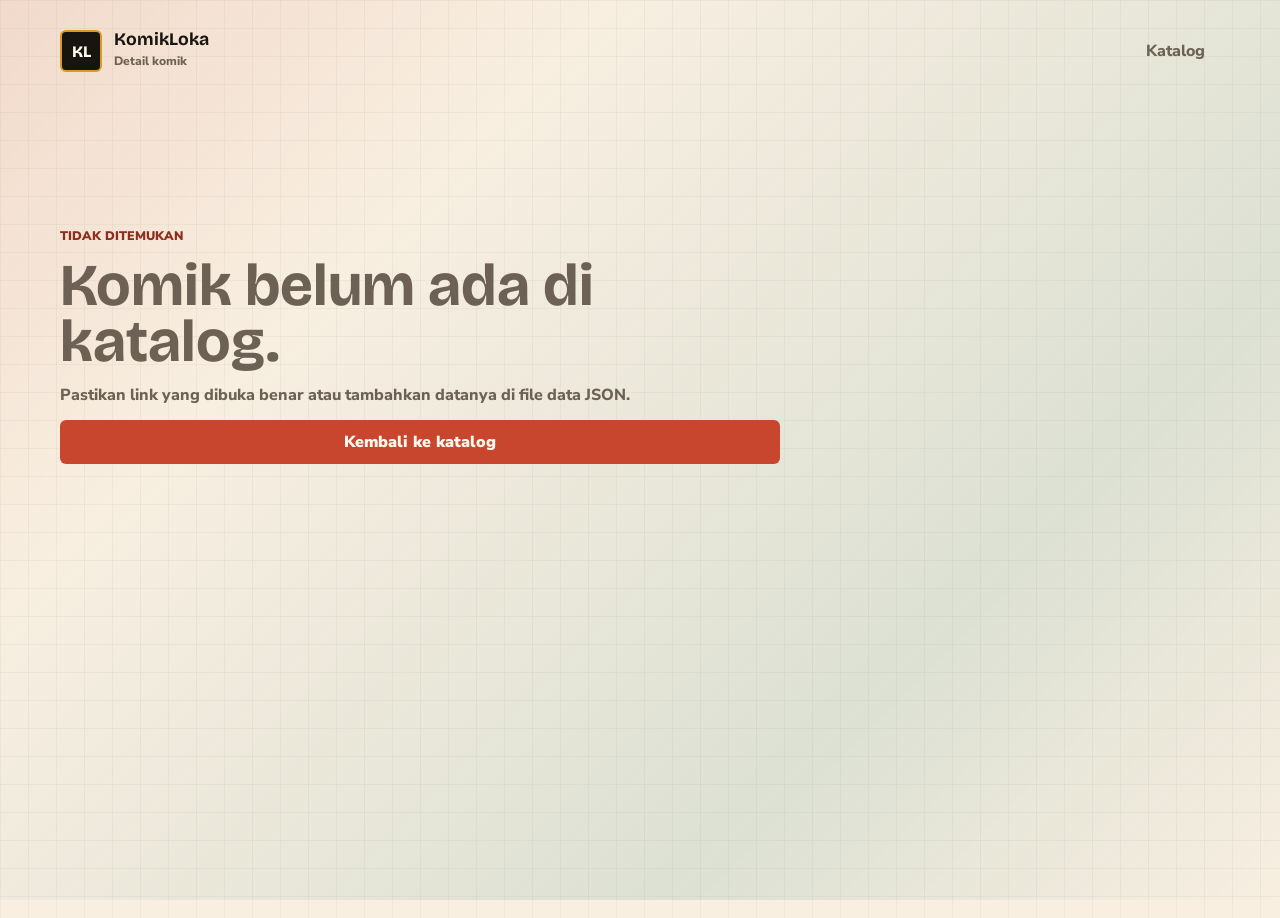
==== detail.html @ bb5fff00 "Initial commit" ====
<!DOCTYPE html>
<html lang="id">
<head>
    <meta charset="UTF-8">
    <meta name="viewport" content="width=device-width, initial-scale=1.0">
    <meta name="description" content="Detail komik dan daftar chapter di KomikLoka.">
    <title>Detail Komik - KomikLoka</title>
    <link rel="stylesheet" href="style.css">
</head>
<body>
    <header class="site-header compact">
        <a class="brand" href="index.html" aria-label="KomikLoka beranda">
            <span class="brand-mark">KL</span>
            <span>
                <strong>KomikLoka</strong>
                <small>Detail komik</small>
            </span>
        </a>
        <nav class="top-nav" aria-label="Navigasi utama">
            <a href="index.html">Katalog</a>
        </nav>
    </header>

    <main id="detailRoot" class="detail-root">
        <section class="detail-hero" aria-live="polite">
            <div class="detail-cover">
                <img id="detailCover" alt="" loading="eager">
            </div>
            <div class="detail-copy">
                <p class="eyebrow" id="detailType">Memuat</p>
                <h1 id="detailTitle">Memuat detail komik...</h1>
                <p id="detailSummary" class="lead"></p>
                <div class="meta-row" id="detailMeta"></div>
                <div class="tag-list" id="detailTags"></div>
                <div class="action-row">
                    <a class="primary-action" id="startReading" href="#">Mulai baca</a>
                    <a class="ghost-action" href="index.html">Kembali</a>
                </div>
            </div>
        </section>

        <section class="chapter-section" aria-labelledby="judul-chapter">
            <div class="section-heading">
                <div>
                    <p class="eyebrow">Chapter</p>
                    <h2 id="judul-chapter">Daftar chapter</h2>
                </div>
                <p id="chapterCount" class="result-count">0 chapter</p>
            </div>
            <div class="chapter-list" id="chapterList"></div>
        </section>
    </main>

    <script src="config.js"></script>
    <script src="data.js"></script>
    <script src="detail.js"></script>
</body>
</html>
---- style.css ----
@import url("https://fonts.googleapis.com/css2?family=Bricolage+Grotesque:wght@600;700;800&family=Nunito+Sans:wght@400;600;700;800&display=swap");

:root {
    --paper: #f8efe1;
    --paper-strong: #fff8ec;
    --ink: #181410;
    --muted: #6c6154;
    --line: #dfd0bc;
    --ember: #c8462e;
    --ember-dark: #8e2e1d;
    --teal: #197d75;
    --gold: #d89a21;
    --fern: #315c3b;
    --night: #151918;
    --white: #ffffff;
    --shadow: 0 18px 50px rgba(57, 40, 24, 0.14);
}

* {
    box-sizing: border-box;
}

html {
    scroll-behavior: smooth;
}

body {
    min-height: 100vh;
    margin: 0;
    color: var(--ink);
    font-family: "Nunito Sans", "Trebuchet MS", sans-serif;
    background:
        linear-gradient(90deg, rgba(24, 20, 16, 0.04) 1px, transparent 1px),
        linear-gradient(180deg, rgba(24, 20, 16, 0.035) 1px, transparent 1px),
        var(--paper);
    background-size: 28px 28px;
}

body::before {
    content: "";
    position: fixed;
    inset: 0;
    pointer-events: none;
    background: linear-gradient(135deg, rgba(200, 70, 46, 0.12), transparent 28%, rgba(25, 125, 117, 0.12) 72%, transparent);
    z-index: -1;
}

a {
    color: inherit;
}

img {
    display: block;
    max-width: 100%;
}

button,
input,
select {
    font: inherit;
}

.site-header {
    width: min(1160px, calc(100% - 32px));
    margin: 18px auto 0;
    display: flex;
    align-items: center;
    justify-content: space-between;
    gap: 16px;
    padding: 12px 0;
}

.site-header.compact {
    margin-bottom: 14px;
}

.brand {
    display: inline-flex;
    align-items: center;
    gap: 12px;
    text-decoration: none;
}

.brand-mark {
    display: grid;
    width: 42px;
    height: 42px;
    place-items: center;
    color: var(--paper-strong);
    font-family: "Bricolage Grotesque", "Georgia", serif;
    font-weight: 800;
    background: var(--ink);
    border: 2px solid var(--gold);
    border-radius: 6px;
}

.brand strong,
h1,
h2,
h3 {
    font-family: "Bricolage Grotesque", "Georgia", serif;
    letter-spacing: 0;
}

.brand strong {
    display: block;
    font-size: 1.1rem;
    line-height: 1;
}

.brand small {
    color: var(--muted);
    font-weight: 800;
    font-size: 0.76rem;
}

.top-nav {
    display: flex;
    align-items: center;
    gap: 6px;
}

.top-nav a {
    min-height: 40px;
    display: inline-flex;
    align-items: center;
    padding: 0 14px;
    border: 1px solid transparent;
    border-radius: 6px;
    color: var(--muted);
    font-weight: 800;
    text-decoration: none;
}

.top-nav a:hover {
    color: var(--ink);
    border-color: var(--line);
    background: rgba(255, 248, 236, 0.72);
}

main {
    width: min(1160px, calc(100% - 32px));
    margin: 0 auto 56px;
}

.reader-dashboard {
    min-height: 390px;
    display: grid;
    grid-template-columns: minmax(0, 1.1fr) minmax(310px, 0.75fr);
    align-items: end;
    gap: 28px;
    padding: 50px 0 34px;
    border-bottom: 2px solid var(--ink);
}

.dashboard-copy h1,
.detail-copy h1,
.empty-page h1 {
    max-width: 780px;
    margin: 8px 0 16px;
    font-size: 3.7rem;
    line-height: 0.94;
}

.eyebrow {
    margin: 0;
    color: var(--ember-dark);
    font-size: 0.78rem;
    font-weight: 900;
    text-transform: uppercase;
}

.lead {
    max-width: 680px;
    margin: 0;
    color: var(--muted);
    font-size: 1.08rem;
    line-height: 1.7;
    font-weight: 700;
}

.search-panel {
    padding: 18px;
    color: var(--paper-strong);
    background: var(--night);
    border: 2px solid var(--ink);
    border-radius: 8px;
    box-shadow: var(--shadow);
}

.search-panel label {
    display: block;
    margin-bottom: 10px;
    font-weight: 900;
}

.search-row {
    display: grid;
    grid-template-columns: minmax(0, 1fr) auto;
    gap: 8px;
}

.search-row input {
    width: 100%;
    min-height: 48px;
    padding: 0 14px;
    border: 1px solid rgba(255, 255, 255, 0.2);
    border-radius: 6px;
    color: var(--paper-strong);
    background: rgba(255, 255, 255, 0.08);
    outline: none;
}

.search-row input:focus {
    border-color: var(--gold);
    box-shadow: 0 0 0 3px rgba(216, 154, 33, 0.24);
}

.search-row button,
.filter-tabs button,
.reader-controls button,
.reader-controls select {
    min-height: 42px;
    border: 0;
    border-radius: 6px;
    font-weight: 900;
    cursor: pointer;
}

.search-row button {
    padding: 0 14px;
    color: var(--ink);
    background: var(--gold);
}

.filter-tabs {
    display: flex;
    flex-wrap: wrap;
    gap: 8px;
    margin-top: 14px;
}

.filter-tabs button {
    padding: 0 13px;
    color: var(--paper-strong);
    background: rgba(255, 255, 255, 0.1);
}

.filter-tabs button.active,
.filter-tabs button:hover {
    color: var(--ink);
    background: var(--paper-strong);
}

.spotlight {
    display: grid;
    grid-template-columns: 250px minmax(0, 1fr);
    align-items: center;
    gap: 28px;
    padding: 34px 0;
    border-bottom: 1px solid var(--line);
}

.spotlight-art img,
.detail-cover img,
.cover-link img {
    width: 100%;
    aspect-ratio: 2 / 3;
    object-fit: cover;
    background: var(--line);
    border: 2px solid var(--ink);
    border-radius: 8px;
    box-shadow: var(--shadow);
}

.spotlight-content h2,
.section-heading h2,
.chapter-section h2 {
    margin: 6px 0 0;
    font-size: 2.2rem;
    line-height: 1;
}

.spotlight-content p:not(.eyebrow) {
    max-width: 720px;
    color: var(--muted);
    font-size: 1.02rem;
    line-height: 1.65;
    font-weight: 700;
}

.meta-row,
.action-row,
.tag-list {
    display: flex;
    flex-wrap: wrap;
    gap: 8px;
    align-items: center;
}

.meta-row span,
.tag-list span {
    display: inline-flex;
    min-height: 32px;
    align-items: center;
    padding: 0 10px;
    border: 1px solid var(--line);
    border-radius: 6px;
    color: var(--muted);
    background: rgba(255, 248, 236, 0.62);
    font-size: 0.86rem;
    font-weight: 900;
}

.action-row {
    margin-top: 18px;
}

.primary-action,
.ghost-action,
.chapter-pill {
    min-height: 44px;
    display: inline-flex;
    align-items: center;
    justify-content: center;
    padding: 0 16px;
    border-radius: 6px;
    font-weight: 900;
    text-decoration: none;
}

.primary-action {
    color: var(--paper-strong);
    background: var(--ember);
}

.primary-action:hover {
    background: var(--ember-dark);
}

.ghost-action {
    color: var(--ink);
    border: 1px solid var(--ink);
    background: rgba(255, 248, 236, 0.64);
}

.catalog-section,
.chapter-section {
    padding: 34px 0 0;
}

.section-heading {
    display: flex;
    align-items: end;
    justify-content: space-between;
    gap: 16px;
    margin-bottom: 18px;
}

.result-count {
    margin: 0;
    color: var(--muted);
    font-weight: 900;
}

.comic-grid {
    display: grid;
    grid-template-columns: repeat(auto-fill, minmax(205px, 1fr));
    gap: 18px;
}

.comic-card {
    display: grid;
    grid-template-rows: auto 1fr;
    min-width: 0;
    background: var(--paper-strong);
    border: 1px solid var(--line);
    border-radius: 8px;
    overflow: hidden;
    box-shadow: 0 14px 30px rgba(57, 40, 24, 0.1);
}

.cover-link {
    display: block;
    padding: 10px 10px 0;
    text-decoration: none;
}

.cover-link img {
    box-shadow: none;
}

.comic-card-body {
    display: flex;
    flex-direction: column;
    gap: 10px;
    padding: 14px;
}

.card-topline {
    display: flex;
    justify-content: space-between;
    gap: 8px;
    color: var(--ember-dark);
    font-size: 0.78rem;
    font-weight: 900;
}

.comic-card h3 {
    margin: 0;
    font-size: 1.2rem;
    line-height: 1.1;
}

.comic-card h3 a {
    text-decoration: none;
}

.comic-card p {
    margin: 0;
    color: var(--muted);
    font-size: 0.93rem;
    line-height: 1.5;
    font-weight: 700;
}

.comic-card .tag-list {
    margin-top: auto;
}

.chapter-pill {
    min-height: 38px;
    justify-content: flex-start;
    color: var(--paper-strong);
    background: var(--teal);
    font-size: 0.9rem;
}

.empty-state,
.empty-page {
    color: var(--muted);
    font-weight: 800;
}

.detail-root {
    margin-bottom: 60px;
}

.detail-hero {
    display: grid;
    grid-template-columns: minmax(220px, 320px) minmax(0, 1fr);
    gap: 32px;
    align-items: center;
    padding: 36px 0;
    border-top: 2px solid var(--ink);
    border-bottom: 2px solid var(--ink);
}

.detail-copy .meta-row,
.detail-copy .tag-list {
    margin-top: 16px;
}

.chapter-list {
    display: grid;
    gap: 10px;
}

.chapter-row {
    display: flex;
    align-items: center;
    justify-content: space-between;
    gap: 18px;
    min-height: 62px;
    padding: 0 16px;
    color: var(--ink);
    text-decoration: none;
    background: rgba(255, 248, 236, 0.78);
    border: 1px solid var(--line);
    border-radius: 8px;
}

.chapter-row:hover {
    border-color: var(--ink);
    transform: translateY(-1px);
}

.chapter-row span {
    font-weight: 900;
}

.chapter-row time {
    color: var(--muted);
    font-size: 0.9rem;
    font-weight: 800;
    white-space: nowrap;
}

.empty-page {
    min-height: 55vh;
    display: grid;
    align-content: center;
    gap: 14px;
    max-width: 720px;
}

.empty-page p,
.empty-page h1 {
    margin: 0;
}

.reader-body {
    color: #f7f1e8;
    background: #101313;
}

.reader-body::before {
    display: none;
}

.reader-toolbar {
    position: sticky;
    top: 0;
    z-index: 20;
    display: grid;
    grid-template-columns: auto minmax(0, 1fr) auto;
    align-items: center;
    gap: 14px;
    min-height: 72px;
    padding: 10px 18px;
    background: rgba(16, 19, 19, 0.96);
    border-bottom: 1px solid rgba(255, 255, 255, 0.12);
    backdrop-filter: blur(12px);
}

.toolbar-link {
    min-height: 42px;
    display: inline-flex;
    align-items: center;
    padding: 0 12px;
    color: #f7f1e8;
    border: 1px solid rgba(255, 255, 255, 0.18);
    border-radius: 6px;
    text-decoration: none;
    font-weight: 900;
}

.reader-title {
    min-width: 0;
}

.reader-title strong,
.reader-title span {
    display: block;
    overflow: hidden;
    text-overflow: ellipsis;
    white-space: nowrap;
}

.reader-title strong {
    color: #fff7e8;
    font-family: "Bricolage Grotesque", "Georgia", serif;
    font-size: 1.02rem;
}

.reader-title span {
    color: rgba(247, 241, 232, 0.72);
    font-size: 0.88rem;
    font-weight: 800;
}

.reader-controls {
    display: grid;
    grid-template-columns: auto minmax(160px, 230px) auto;
    gap: 8px;
}

.reader-controls button,
.reader-controls select {
    padding: 0 12px;
    color: #f7f1e8;
    background: #242b29;
    border: 1px solid rgba(255, 255, 255, 0.12);
}

.reader-controls button:not(:disabled):hover,
.reader-controls select:hover {
    border-color: var(--gold);
}

.reader-controls button:disabled {
    opacity: 0.42;
    cursor: not-allowed;
}

.reader-main {
    width: min(920px, 100%);
    margin: 0 auto;
}

.reader-pages {
    min-height: 70vh;
    padding: 18px 0 56px;
}

.reader-loading {
    margin: 80px auto;
    color: rgba(247, 241, 232, 0.78);
    font-weight: 900;
    text-align: center;
}

.reader-page {
    margin: 0;
    background: #0b0d0d;
}

.reader-page img {
    width: 100%;
    min-height: 360px;
    object-fit: cover;
    border: 0;
}

@media (max-width: 820px) {
    .site-header {
        align-items: flex-start;
        flex-direction: column;
    }

    .reader-dashboard,
    .spotlight,
    .detail-hero {
        grid-template-columns: 1fr;
    }

    .dashboard-copy h1,
    .detail-copy h1,
    .empty-page h1 {
        font-size: 2.55rem;
        line-height: 1;
    }

    .spotlight {
        align-items: start;
    }

    .spotlight-art,
    .detail-cover {
        max-width: 260px;
    }

    .reader-toolbar {
        grid-template-columns: 1fr;
        align-items: stretch;
    }

    .toolbar-link {
        width: fit-content;
    }

    .reader-controls {
        grid-template-columns: 1fr;
    }
}

@media (max-width: 560px) {
    main,
    .site-header {
        width: min(100% - 22px, 1160px);
    }

    .reader-dashboard {
        min-height: auto;
        padding-top: 28px;
    }

    .dashboard-copy h1,
    .detail-copy h1,
    .empty-page h1 {
        font-size: 2.15rem;
    }

    .lead {
        font-size: 1rem;
    }

    .search-row {
        grid-template-columns: 1fr;
    }

    .section-heading,
    .chapter-row {
        align-items: flex-start;
        flex-direction: column;
    }

    .comic-grid {
        grid-template-columns: repeat(2, minmax(0, 1fr));
        gap: 12px;
    }

    .cover-link {
        padding: 8px 8px 0;
    }

    .comic-card-body {
        padding: 10px;
    }

    .comic-card p,
    .comic-card .tag-list,
    .card-topline span:last-child {
        display: none;
    }

    .chapter-pill {
        width: 100%;
        font-size: 0.82rem;
    }

    .reader-toolbar {
        padding: 9px 10px;
    }
}
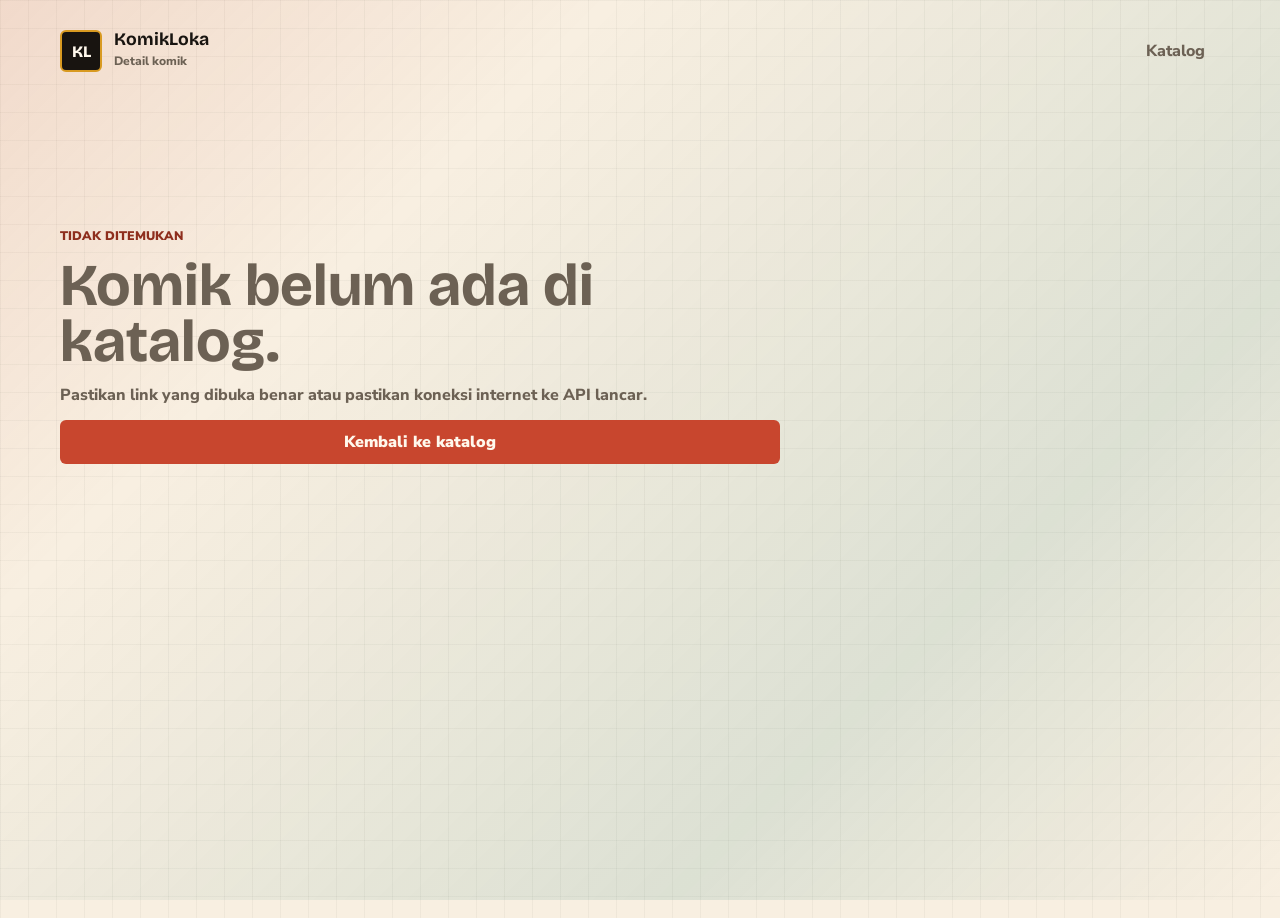
==== commit a7e0473a: "Add files via upload" ====
--- a/detail.html
+++ b/detail.html
@@ -45,9 +45,47 @@
                     <p class="eyebrow">Chapter</p>
                     <h2 id="judul-chapter">Daftar chapter</h2>
                 </div>
-                <p id="chapterCount" class="result-count">0 chapter</p>
+                <div class="chapter-actions" aria-label="Pengaturan chapter">
+                    <p id="chapterCount" class="result-count">0 chapter</p>
+                    <label class="tool-control" for="chapterSort">
+                        <span>Urut</span>
+                        <select id="chapterSort">
+                            <option value="number">Nomor chapter</option>
+                            <option value="date">Tanggal update</option>
+                            <option value="title">Judul</option>
+                        </select>
+                    </label>
+                    <button class="sort-toggle" type="button" id="chapterDirection">Terbaru dulu</button>
+                </div>
             </div>
             <div class="chapter-list" id="chapterList"></div>
+        </section>
+
+        <section class="comment-section" aria-labelledby="judul-komentar">
+            <div class="section-heading">
+                <div>
+                    <p class="eyebrow">Diskusi</p>
+                    <h2 id="judul-komentar">Komentar</h2>
+                </div>
+                <p id="commentCount" class="result-count">0 komentar</p>
+            </div>
+
+            <div class="auth-panel">
+                <p id="authStatus">Belum login</p>
+                <form id="loginForm" class="login-form">
+                    <input id="loginName" type="text" name="name" placeholder="Nama kamu" autocomplete="name" maxlength="28" required>
+                    <button type="submit">Login</button>
+                </form>
+                <button type="button" id="logoutButton" class="ghost-button" hidden>Logout</button>
+            </div>
+
+            <form id="commentForm" class="comment-form">
+                <label for="commentText">Tulis komentar</label>
+                <textarea id="commentText" rows="4" maxlength="600" placeholder="Bagikan pendapat kamu..." required></textarea>
+                <button type="submit">Kirim komentar</button>
+            </form>
+
+            <div class="comments-list" id="commentsList"></div>
         </section>
     </main>
 
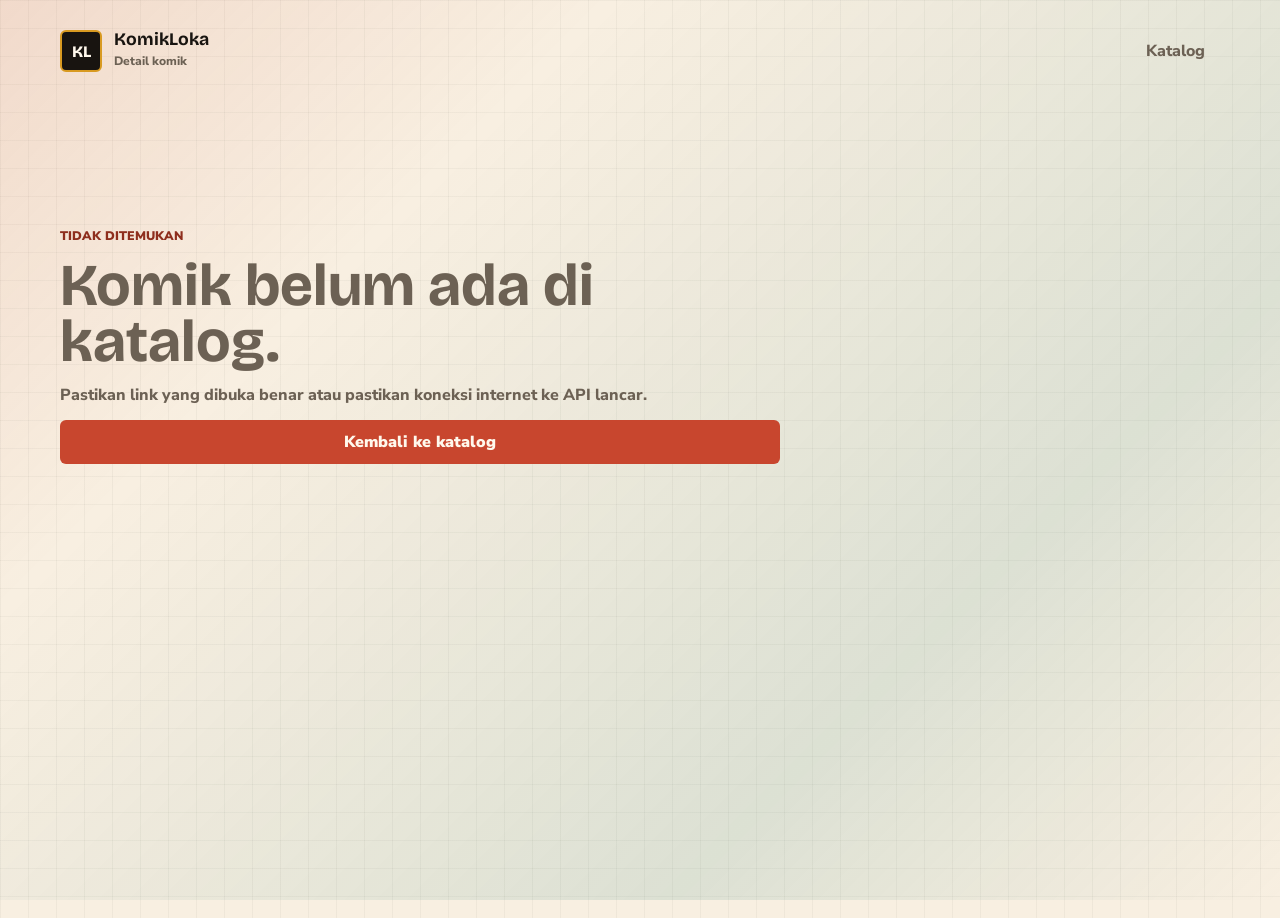
==== commit c3aba62c: "Add files via upload" ====
--- a/detail.html
+++ b/detail.html
@@ -9,7 +9,7 @@
 </head>
 <body>
     <header class="site-header compact">
-        <a class="brand" href="index.html" aria-label="KomikLoka beranda">
+        <a class="brand" href="./" aria-label="KomikLoka beranda">
             <span class="brand-mark">KL</span>
             <span>
                 <strong>KomikLoka</strong>
@@ -17,7 +17,7 @@
             </span>
         </a>
         <nav class="top-nav" aria-label="Navigasi utama">
-            <a href="index.html">Katalog</a>
+            <a href="./">Katalog</a>
         </nav>
     </header>
 
@@ -34,7 +34,8 @@
                 <div class="tag-list" id="detailTags"></div>
                 <div class="action-row">
                     <a class="primary-action" id="startReading" href="#">Mulai baca</a>
-                    <a class="ghost-action" href="index.html">Kembali</a>
+                    <button type="button" id="addToLibrary" class="ghost-action">Tambah ke Pustaka</button>
+                    <a class="ghost-action" href="./">Kembali</a>
                 </div>
             </div>
         </section>
@@ -58,7 +59,25 @@
                     <button class="sort-toggle" type="button" id="chapterDirection">Terbaru dulu</button>
                 </div>
             </div>
+            
+            <div class="chapter-search-wrapper">
+                <input 
+                    type="search" 
+                    id="chapterSearch" 
+                    placeholder="Cari chapter..." 
+                    autocomplete="off"
+                >
+                <button type="button" id="clearSearch" class="ghost-action" hidden>✕</button>
+            </div>
+
             <div class="chapter-list" id="chapterList"></div>
+            
+            <div class="chapter-show-more" id="chapterShowMore" hidden>
+                <button type="button" id="showAllChapters" class="ghost-action">
+                    <span>Tampilkan semua chapter</span>
+                    <span class="arrow-icon">▼</span>
+                </button>
+            </div>
         </section>
 
         <section class="comment-section" aria-labelledby="judul-komentar">
@@ -67,30 +86,48 @@
                     <p class="eyebrow">Diskusi</p>
                     <h2 id="judul-komentar">Komentar</h2>
                 </div>
-                <p id="commentCount" class="result-count">0 komentar</p>
+                <div class="comment-stats">
+                    <p id="commentCount" class="result-count">0 komentar</p>
+                    <button type="button" id="sortComments" class="ghost-action" style="font-size: 0.85rem; padding: 6px 12px;">Terbaru</button>
+                </div>
             </div>
 
-            <div class="auth-panel">
-                <p id="authStatus">Belum login</p>
-                <form id="loginForm" class="login-form">
-                    <input id="loginName" type="text" name="name" placeholder="Nama kamu" autocomplete="name" maxlength="28" required>
-                    <button type="submit">Login</button>
-                </form>
-                <button type="button" id="logoutButton" class="ghost-button" hidden>Logout</button>
+            <div class="comment-input-area" id="commentInputArea">
+                <div class="user-avatar" id="currentUserAvatar">
+                    <span>?</span>
+                </div>
+                <div class="comment-input-wrapper">
+                    <div id="loginPrompt" class="login-prompt">
+                        <p>Login untuk ikut berdiskusi</p>
+                        <a href="login.html" class="primary-action">Login</a>
+                    </div>
+                    <form id="commentForm" class="comment-form" hidden>
+                        <textarea 
+                            id="commentText" 
+                            rows="3" 
+                            maxlength="1000" 
+                            placeholder="Apa pendapatmu tentang komik ini?" 
+                            required
+                        ></textarea>
+                        <div class="comment-form-actions">
+                            <span class="char-count" id="charCount">0/1000</span>
+                            <button type="submit" class="primary-action">Kirim</button>
+                        </div>
+                    </form>
+                </div>
             </div>
 
-            <form id="commentForm" class="comment-form">
-                <label for="commentText">Tulis komentar</label>
-                <textarea id="commentText" rows="4" maxlength="600" placeholder="Bagikan pendapat kamu..." required></textarea>
-                <button type="submit">Kirim komentar</button>
-            </form>
-
-            <div class="comments-list" id="commentsList"></div>
+            <div class="comments-list" id="commentsList">
+                <div class="comments-loading" id="commentsLoading" hidden>
+                    <p>Memuat komentar...</p>
+                </div>
+            </div>
         </section>
     </main>
 
     <script src="config.js"></script>
     <script src="data.js"></script>
+    <script src="auth.js"></script>
     <script src="detail.js"></script>
 </body>
 </html>
--- a/style.css
+++ b/style.css
@@ -252,6 +252,55 @@
     background: var(--paper-strong);
 }
 
+.genre-tabs {
+    display: flex;
+    flex-wrap: wrap;
+    gap: 6px;
+    margin-top: 10px;
+    max-height: 120px;
+    overflow-y: auto;
+    padding-right: 8px;
+}
+
+.genre-tabs::-webkit-scrollbar {
+    width: 6px;
+}
+
+.genre-tabs::-webkit-scrollbar-track {
+    background: rgba(255, 255, 255, 0.05);
+    border-radius: 3px;
+}
+
+.genre-tabs::-webkit-scrollbar-thumb {
+    background: rgba(255, 255, 255, 0.2);
+    border-radius: 3px;
+}
+
+.genre-tabs::-webkit-scrollbar-thumb:hover {
+    background: rgba(255, 255, 255, 0.3);
+}
+
+.genre-tabs button {
+    padding: 6px 12px;
+    font-size: 0.8rem;
+    color: var(--paper-strong);
+    background: rgba(255, 255, 255, 0.08);
+    border: 1px solid rgba(255, 255, 255, 0.1);
+    border-radius: 20px;
+    transition: all 0.2s;
+}
+
+.genre-tabs button.active {
+    color: var(--ink);
+    background: var(--gold);
+    border-color: var(--gold);
+}
+
+.genre-tabs button:hover:not(.active) {
+    background: rgba(255, 255, 255, 0.15);
+    border-color: rgba(255, 255, 255, 0.2);
+}
+
 .spotlight {
     display: grid;
     grid-template-columns: 250px minmax(0, 1fr);
@@ -466,6 +515,89 @@
     gap: 10px;
 }
 
+.chapter-search-wrapper {
+    position: relative;
+    margin: 16px 0;
+}
+
+.chapter-search-wrapper input {
+    width: 100%;
+    min-height: 44px;
+    padding: 0 44px 0 14px;
+    border: 2px solid var(--line);
+    border-radius: 6px;
+    background: var(--paper-strong);
+    font-size: 0.95rem;
+    outline: none;
+    transition: border-color 0.2s;
+}
+
+.chapter-search-wrapper input:focus {
+    border-color: var(--ink);
+}
+
+.chapter-search-wrapper button {
+    position: absolute;
+    right: 8px;
+    top: 50%;
+    transform: translateY(-50%);
+    min-height: 32px;
+    width: 32px;
+    display: grid;
+    place-items: center;
+    padding: 0;
+    border: 1px solid var(--line);
+    border-radius: 4px;
+    background: rgba(255, 248, 236, 0.8);
+    color: var(--muted);
+    font-weight: 900;
+    cursor: pointer;
+    transition: all 0.2s;
+}
+
+.chapter-search-wrapper button:hover {
+    border-color: var(--ink);
+    color: var(--ink);
+    background: rgba(255, 248, 236, 1);
+}
+
+.chapter-show-more {
+    margin-top: 16px;
+    text-align: center;
+}
+
+.chapter-show-more button {
+    display: inline-flex;
+    align-items: center;
+    gap: 8px;
+    padding: 10px 20px;
+    border: 1px solid var(--line);
+    border-radius: 6px;
+    background: rgba(255, 248, 236, 0.8);
+    color: var(--ink);
+    font-weight: 800;
+    cursor: pointer;
+    transition: all 0.2s;
+}
+
+.chapter-show-more button:hover {
+    border-color: var(--ink);
+    background: rgba(255, 248, 236, 1);
+    transform: translateY(-1px);
+}
+
+.arrow-icon {
+    font-size: 0.8rem;
+    transition: transform 0.3s ease;
+}
+
+.empty-chapters {
+    text-align: center;
+    padding: 40px 20px;
+    color: var(--muted);
+    font-weight: 700;
+}
+
 .chapter-row {
     display: flex;
     align-items: center;
@@ -531,6 +663,7 @@
     background: rgba(16, 19, 19, 0.96);
     border-bottom: 1px solid rgba(255, 255, 255, 0.12);
     backdrop-filter: blur(12px);
+    transition: opacity 0.3s ease, pointer-events 0.3s ease;
 }
 
 .toolbar-link {
@@ -620,6 +753,427 @@
     min-height: 360px;
     object-fit: cover;
     border: 0;
+    transition: transform 0.3s ease;
+    cursor: zoom-in;
+}
+
+.reader-progress {
+    position: fixed;
+    bottom: 0;
+    left: 0;
+    right: 0;
+    z-index: 19;
+    height: 4px;
+    background: rgba(255, 255, 255, 0.1);
+    transition: opacity 0.3s ease;
+}
+
+.progress-bar {
+    height: 100%;
+    background: var(--ember);
+    transition: width 0.1s ease;
+}
+
+.progress-text {
+    position: absolute;
+    bottom: 8px;
+    right: 8px;
+    padding: 4px 8px;
+    background: rgba(0, 0, 0, 0.7);
+    color: #f7f1e8;
+    border-radius: 4px;
+    font-size: 0.75rem;
+    font-weight: 700;
+}
+
+.reader-overlay {
+    position: fixed;
+    inset: 0;
+    z-index: 1;
+    pointer-events: none;
+}
+
+.settings-panel {
+    position: fixed;
+    top: 50%;
+    left: 50%;
+    transform: translate(-50%, -50%);
+    z-index: 100;
+    min-width: 320px;
+    max-width: 400px;
+    background: var(--paper-strong);
+    border: 2px solid var(--ink);
+    border-radius: 12px;
+    box-shadow: var(--shadow);
+    padding: 24px;
+}
+
+.settings-content h3 {
+    margin: 0 0 20px;
+    font-size: 1.5rem;
+    color: var(--ink);
+}
+
+.setting-item {
+    margin-bottom: 16px;
+}
+
+.setting-item label {
+    display: flex;
+    align-items: center;
+    gap: 10px;
+    cursor: pointer;
+    font-weight: 700;
+    color: var(--ink);
+}
+
+.setting-item input[type="checkbox"] {
+    width: 20px;
+    height: 20px;
+    cursor: pointer;
+}
+
+/* Comment System Styles */
+.comment-section {
+    padding: 34px 0 0;
+}
+
+.comment-stats {
+    display: flex;
+    align-items: center;
+    gap: 12px;
+}
+
+.comment-input-area {
+    display: flex;
+    gap: 12px;
+    margin: 20px 0;
+    padding: 16px;
+    background: rgba(255, 248, 236, 0.5);
+    border: 1px solid var(--line);
+    border-radius: 8px;
+}
+
+.user-avatar {
+    width: 40px;
+    height: 40px;
+    display: grid;
+    place-items: center;
+    border-radius: 50%;
+    color: var(--paper-strong);
+    font-weight: 800;
+    font-size: 1.1rem;
+    flex-shrink: 0;
+}
+
+.comment-input-wrapper {
+    flex: 1;
+    min-width: 0;
+}
+
+.login-prompt {
+    text-align: center;
+    padding: 20px;
+    color: var(--muted);
+}
+
+.login-prompt p {
+    margin: 0 0 12px;
+    font-weight: 700;
+}
+
+.comment-form {
+    display: grid;
+    gap: 12px;
+}
+
+.comment-form textarea {
+    width: 100%;
+    padding: 12px;
+    border: 2px solid var(--line);
+    border-radius: 6px;
+    background: var(--paper-strong);
+    font-family: inherit;
+    font-size: 0.95rem;
+    resize: vertical;
+    outline: none;
+    transition: border-color 0.2s;
+}
+
+.comment-form textarea:focus {
+    border-color: var(--ink);
+}
+
+.comment-form-actions {
+    display: flex;
+    justify-content: space-between;
+    align-items: center;
+}
+
+.char-count {
+    font-size: 0.85rem;
+    color: var(--muted);
+    font-weight: 700;
+}
+
+.comments-list {
+    display: grid;
+    gap: 16px;
+    margin-top: 24px;
+}
+
+.empty-comments {
+    text-align: center;
+    padding: 40px 20px;
+    color: var(--muted);
+    font-weight: 700;
+}
+
+.comments-loading {
+    text-align: center;
+    padding: 20px;
+    color: var(--muted);
+    font-weight: 700;
+}
+
+.comment-card {
+    display: flex;
+    gap: 12px;
+    padding: 16px;
+    background: var(--paper-strong);
+    border: 1px solid var(--line);
+    border-radius: 8px;
+    transition: border-color 0.2s;
+}
+
+.comment-card:hover {
+    border-color: var(--ink);
+}
+
+.comment-avatar {
+    width: 36px;
+    height: 36px;
+    display: grid;
+    place-items: center;
+    border-radius: 50%;
+    color: var(--paper-strong);
+    font-weight: 800;
+    font-size: 1rem;
+    flex-shrink: 0;
+}
+
+.comment-content {
+    flex: 1;
+    min-width: 0;
+}
+
+.comment-header {
+    display: flex;
+    justify-content: space-between;
+    align-items: center;
+    margin-bottom: 8px;
+    gap: 12px;
+}
+
+.comment-author {
+    display: flex;
+    align-items: center;
+    gap: 8px;
+}
+
+.comment-author strong {
+    font-size: 0.95rem;
+}
+
+.comment-badge {
+    padding: 2px 8px;
+    background: var(--ember);
+    color: var(--paper-strong);
+    border-radius: 4px;
+    font-size: 0.7rem;
+    font-weight: 900;
+    text-transform: uppercase;
+}
+
+.comment-time {
+    font-size: 0.8rem;
+    color: var(--muted);
+    font-weight: 700;
+    white-space: nowrap;
+}
+
+.comment-text {
+    margin: 0 0 12px;
+    color: var(--ink);
+    font-size: 0.95rem;
+    line-height: 1.6;
+    font-weight: 600;
+    word-wrap: break-word;
+}
+
+.comment-actions {
+    display: flex;
+    gap: 8px;
+}
+
+.comment-like-btn,
+.comment-delete-btn {
+    display: inline-flex;
+    align-items: center;
+    gap: 6px;
+    padding: 6px 12px;
+    border: 1px solid var(--line);
+    border-radius: 6px;
+    background: rgba(255, 248, 236, 0.5);
+    color: var(--muted);
+    font-size: 0.85rem;
+    font-weight: 700;
+    cursor: pointer;
+    transition: all 0.2s;
+}
+
+.comment-like-btn:hover,
+.comment-delete-btn:hover {
+    border-color: var(--ink);
+    color: var(--ink);
+    background: rgba(255, 248, 236, 0.8);
+}
+
+.comment-like-btn.liked {
+    background: var(--ember);
+    color: var(--paper-strong);
+    border-color: var(--ember);
+}
+
+.comment-delete-btn {
+    color: var(--ember-dark);
+}
+
+.comment-delete-btn:hover {
+    background: rgba(200, 70, 46, 0.1);
+    border-color: var(--ember);
+}
+
+.like-count {
+    font-weight: 900;
+}
+
+/* Bottom Navigation Styles */
+.bottom-nav {
+    position: fixed;
+    bottom: 0;
+    left: 0;
+    right: 0;
+    display: flex;
+    justify-content: space-around;
+    align-items: center;
+    background: var(--paper-strong);
+    border-top: 1px solid var(--line);
+    padding: 8px 0;
+    z-index: 1000;
+    box-shadow: 0 -2px 8px rgba(0, 0, 0, 0.1);
+}
+
+.nav-item {
+    display: flex;
+    flex-direction: column;
+    align-items: center;
+    gap: 4px;
+    padding: 8px 16px;
+    text-decoration: none;
+    color: var(--muted);
+    transition: all 0.2s;
+    border-radius: 8px;
+}
+
+.nav-item:hover {
+    background: rgba(255, 248, 236, 0.5);
+    color: var(--ink);
+}
+
+.nav-item.active {
+    color: var(--gold);
+    font-weight: 800;
+}
+
+.nav-icon {
+    font-size: 1.5rem;
+}
+
+.nav-label {
+    font-size: 0.75rem;
+    font-weight: 700;
+}
+
+/* Add padding to main content to account for bottom nav */
+main {
+    padding-bottom: 80px;
+}
+
+/* Settings Page Styles */
+.settings-section {
+    padding: 34px 0;
+}
+
+.settings-container {
+    display: grid;
+    gap: 32px;
+    max-width: 800px;
+    margin: 0 auto;
+}
+
+.settings-group {
+    background: var(--paper-strong);
+    border: 1px solid var(--line);
+    border-radius: 8px;
+    padding: 20px;
+}
+
+.settings-group h3 {
+    margin: 0 0 16px;
+    font-size: 1.1rem;
+    color: var(--ink);
+    border-bottom: 1px solid var(--line);
+    padding-bottom: 12px;
+}
+
+.settings-group .setting-item {
+    display: grid;
+    gap: 8px;
+    padding: 16px 0;
+    border-bottom: 1px solid var(--line);
+}
+
+.settings-group .setting-item:last-child {
+    border-bottom: none;
+}
+
+.settings-group label {
+    display: flex;
+    align-items: center;
+    gap: 12px;
+    cursor: pointer;
+    font-weight: 700;
+}
+
+.settings-group label input[type="checkbox"] {
+    width: 20px;
+    height: 20px;
+    cursor: pointer;
+}
+
+.setting-description {
+    font-size: 0.85rem;
+    color: var(--muted);
+    font-weight: 600;
+    margin: 0;
+}
+
+/* Library button active state */
+#addToLibrary.active {
+    background: var(--gold);
+    color: var(--ink);
+    border-color: var(--gold);
 }
 
 @media (max-width: 820px) {
@@ -664,6 +1218,102 @@
     }
 }
 
+.auth-section {
+    min-height: calc(100vh - 140px);
+    display: grid;
+    align-content: center;
+    padding: 40px 0;
+}
+
+.auth-container {
+    max-width: 440px;
+    margin: 0 auto;
+    padding: 36px;
+    background: var(--paper-strong);
+    border: 2px solid var(--ink);
+    border-radius: 12px;
+    box-shadow: var(--shadow);
+}
+
+.auth-header {
+    margin-bottom: 28px;
+    text-align: center;
+}
+
+.auth-header h1 {
+    margin: 0 0 8px;
+    font-size: 2.4rem;
+    line-height: 1;
+}
+
+.auth-header p {
+    margin: 0;
+    color: var(--muted);
+    font-weight: 700;
+}
+
+.auth-form {
+    display: grid;
+    gap: 18px;
+}
+
+.form-group {
+    display: grid;
+    gap: 8px;
+}
+
+.form-group label {
+    font-weight: 900;
+    font-size: 0.9rem;
+}
+
+.form-group input {
+    width: 100%;
+    min-height: 48px;
+    padding: 0 14px;
+    border: 2px solid var(--line);
+    border-radius: 6px;
+    background: var(--paper);
+    outline: none;
+    transition: border-color 0.2s, box-shadow 0.2s;
+}
+
+.form-group input:focus {
+    border-color: var(--ink);
+    box-shadow: 0 0 0 3px rgba(24, 20, 16, 0.1);
+}
+
+.error-message {
+    padding: 12px 14px;
+    color: var(--ember);
+    background: rgba(200, 70, 46, 0.1);
+    border: 1px solid var(--ember);
+    border-radius: 6px;
+    font-weight: 800;
+    font-size: 0.9rem;
+}
+
+.full-width {
+    width: 100%;
+}
+
+.auth-footer {
+    margin-top: 24px;
+    text-align: center;
+    color: var(--muted);
+    font-weight: 700;
+}
+
+.auth-footer a {
+    color: var(--ember);
+    text-decoration: none;
+    font-weight: 900;
+}
+
+.auth-footer a:hover {
+    text-decoration: underline;
+}
+
 @media (max-width: 560px) {
     main,
     .site-header {
@@ -722,4 +1372,12 @@
     .reader-toolbar {
         padding: 9px 10px;
     }
-}
+
+    .auth-container {
+        padding: 24px 20px;
+    }
+
+    .auth-header h1 {
+        font-size: 2rem;
+    }
+}
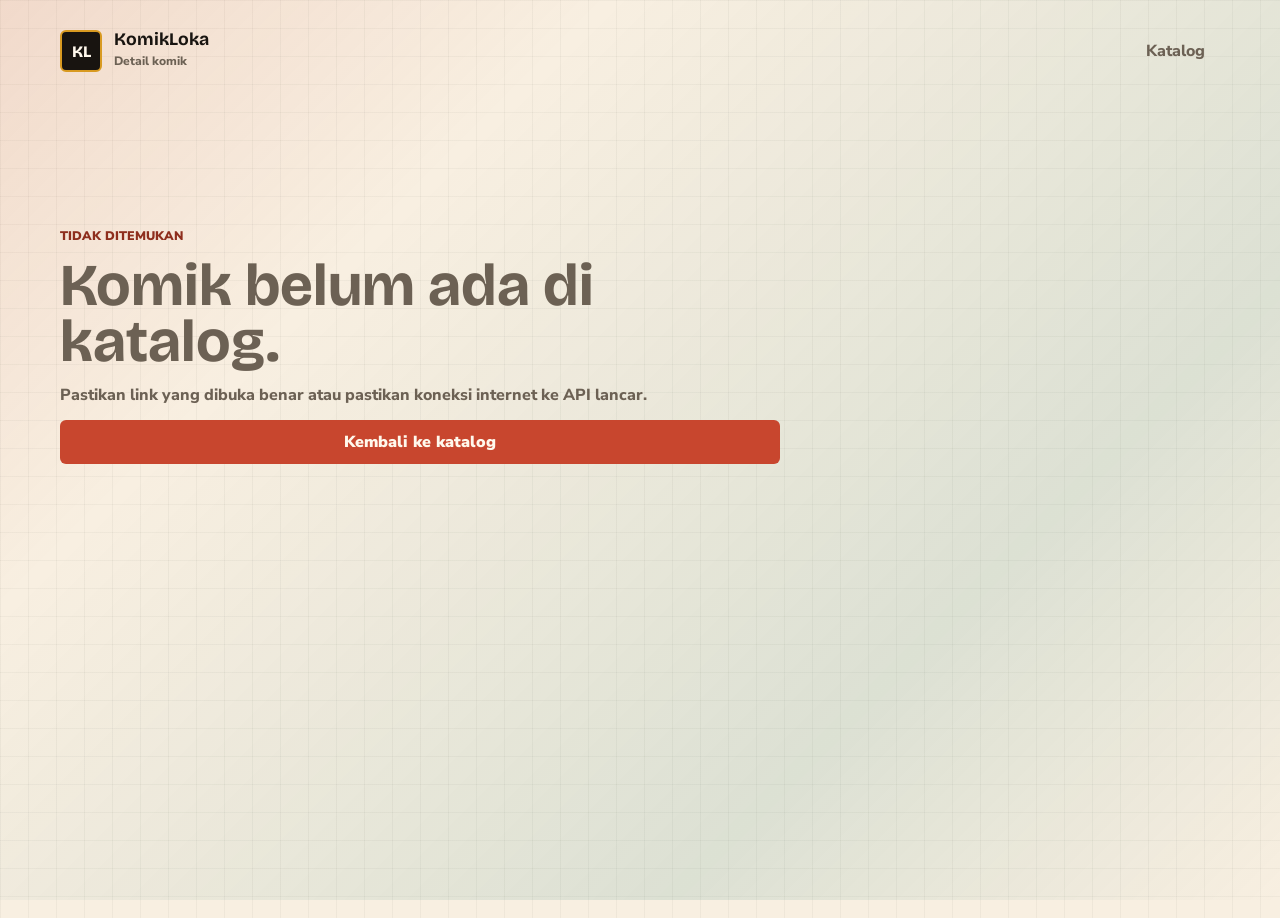
==== commit ca7e50c1: "Add files via upload" ====
--- a/detail.html
+++ b/detail.html
@@ -99,7 +99,7 @@
                 <div class="comment-input-wrapper">
                     <div id="loginPrompt" class="login-prompt">
                         <p>Login untuk ikut berdiskusi</p>
-                        <a href="login.html" class="primary-action">Login</a>
+                        <a href="login" class="primary-action">Login</a>
                     </div>
                     <form id="commentForm" class="comment-form" hidden>
                         <textarea 
--- a/style.css
+++ b/style.css
@@ -1176,6 +1176,290 @@
     border-color: var(--gold);
 }
 
+/* CAPTCHA Styles */
+.captcha-container {
+    margin-top: 16px;
+    padding: 12px;
+    background: rgba(255, 248, 236, 0.3);
+    border: 1px solid var(--line);
+    border-radius: 8px;
+}
+
+.captcha-container label {
+    font-weight: 700;
+    color: var(--ink);
+    margin-bottom: 8px;
+    display: block;
+}
+
+#captchaQuestion {
+    font-weight: 900;
+    color: var(--gold);
+    font-size: 1.1rem;
+}
+
+/* Owner Badge Styles */
+.owner-badge {
+    display: inline-block;
+    padding: 2px 8px;
+    background: linear-gradient(135deg, #FFD700, #FFA500);
+    color: var(--ink);
+    font-size: 0.7rem;
+    font-weight: 900;
+    border-radius: 12px;
+    margin-left: 8px;
+    text-transform: uppercase;
+    letter-spacing: 0.5px;
+}
+
+.verified-badge {
+    display: inline-block;
+    padding: 2px 8px;
+    background: linear-gradient(135deg, #4CAF50, #45a049);
+    color: white;
+    font-size: 0.7rem;
+    font-weight: 900;
+    border-radius: 12px;
+    margin-left: 4px;
+}
+
+/* Google Sign-In Button */
+.google-signin-btn {
+    display: flex;
+    align-items: center;
+    justify-content: center;
+    gap: 12px;
+    width: 100%;
+    padding: 12px;
+    background: white;
+    border: 1px solid var(--line);
+    border-radius: 8px;
+    font-weight: 700;
+    color: var(--ink);
+    cursor: pointer;
+    transition: all 0.2s;
+    font-size: 0.95rem;
+}
+
+.google-signin-btn:hover {
+    background: #f8f9fa;
+    border-color: #dadce0;
+}
+
+.google-signin-btn svg {
+    flex-shrink: 0;
+}
+
+/* Auth Divider */
+.auth-divider {
+    display: flex;
+    align-items: center;
+    margin: 24px 0;
+    color: var(--muted);
+    font-size: 0.85rem;
+}
+
+.auth-divider::before,
+.auth-divider::after {
+    content: '';
+    flex: 1;
+    height: 1px;
+    background: var(--line);
+}
+
+.auth-divider span {
+    padding: 0 16px;
+}
+
+/* Profile Page Styles */
+.profile-section {
+    padding: 34px 0;
+}
+
+.profile-container {
+    max-width: 800px;
+    margin: 0 auto;
+}
+
+.profile-header {
+    display: flex;
+    align-items: center;
+    gap: 24px;
+    padding: 32px;
+    background: var(--paper-strong);
+    border: 1px solid var(--line);
+    border-radius: 12px;
+    margin-bottom: 24px;
+}
+
+.profile-avatar {
+    width: 80px;
+    height: 80px;
+    border-radius: 50%;
+    display: flex;
+    align-items: center;
+    justify-content: center;
+    font-size: 2rem;
+    font-weight: 900;
+    color: var(--ink);
+    flex-shrink: 0;
+}
+
+.profile-info h1 {
+    margin: 0 0 8px;
+    font-size: 1.5rem;
+}
+
+.profile-joined {
+    color: var(--muted);
+    font-size: 0.9rem;
+    margin: 8px 0 0;
+}
+
+.profile-stats {
+    display: grid;
+    grid-template-columns: repeat(3, 1fr);
+    gap: 16px;
+    margin-bottom: 24px;
+}
+
+.stat-card {
+    background: var(--paper-strong);
+    border: 1px solid var(--line);
+    border-radius: 8px;
+    padding: 20px;
+    text-align: center;
+}
+
+.stat-value {
+    display: block;
+    font-size: 2rem;
+    font-weight: 900;
+    color: var(--gold);
+}
+
+.stat-label {
+    font-size: 0.85rem;
+    color: var(--muted);
+    font-weight: 600;
+}
+
+.profile-settings {
+    background: var(--paper-strong);
+    border: 1px solid var(--line);
+    border-radius: 12px;
+    padding: 32px;
+    margin-bottom: 24px;
+}
+
+.profile-settings h2 {
+    margin: 0 0 24px;
+    font-size: 1.3rem;
+}
+
+.profile-danger-zone {
+    background: rgba(200, 70, 46, 0.1);
+    border: 1px solid var(--ember);
+    border-radius: 12px;
+    padding: 32px;
+}
+
+.profile-danger-zone h2 {
+    margin: 0 0 12px;
+    font-size: 1.3rem;
+    color: var(--ember);
+}
+
+.danger-warning {
+    color: var(--muted);
+    margin-bottom: 16px;
+}
+
+.success-message {
+    background: rgba(76, 175, 80, 0.1);
+    border: 1px solid #4CAF50;
+    color: #4CAF50;
+    padding: 12px;
+    border-radius: 8px;
+    margin-top: 16px;
+    font-weight: 700;
+}
+
+/* Dark Mode */
+body.dark-mode {
+    --paper: #1a1a1a;
+    --paper-strong: #2d2d2d;
+    --ink: #f5f5f5;
+    --muted: #a0a0a0;
+    --line: #404040;
+    --gold: #FFD700;
+    --ember: #FF6B6B;
+    --sky: #4ECDC4;
+    --leaf: #96CEB4;
+}
+
+body.dark-mode .site-header {
+    background: #1a1a1a;
+    border-bottom-color: #404040;
+}
+
+body.dark-mode .comic-card {
+    background: #2d2d2d;
+    border-color: #404040;
+}
+
+body.dark-mode .comic-card:hover {
+    box-shadow: 0 8px 24px rgba(0, 0, 0, 0.4);
+}
+
+body.dark-mode .detail-hero {
+    background: #2d2d2d;
+    border-color: #404040;
+}
+
+body.dark-mode .comment-card {
+    background: #2d2d2d;
+    border-color: #404040;
+}
+
+body.dark-mode .settings-group {
+    background: #2d2d2d;
+    border-color: #404040;
+}
+
+body.dark-mode .stat-card {
+    background: #2d2d2d;
+    border-color: #404040;
+}
+
+body.dark-mode .profile-header {
+    background: #2d2d2d;
+    border-color: #404040;
+}
+
+body.dark-mode .profile-settings {
+    background: #2d2d2d;
+    border-color: #404040;
+}
+
+body.dark-mode input,
+body.dark-mode textarea,
+body.dark-mode select {
+    background: #1a1a1a;
+    border-color: #404040;
+    color: #f5f5f5;
+}
+
+body.dark-mode .google-signin-btn {
+    background: #2d2d2d;
+    border-color: #404040;
+    color: #f5f5f5;
+}
+
+body.dark-mode .google-signin-btn:hover {
+    background: #3d3d3d;
+}
+
 @media (max-width: 820px) {
     .site-header {
         align-items: flex-start;
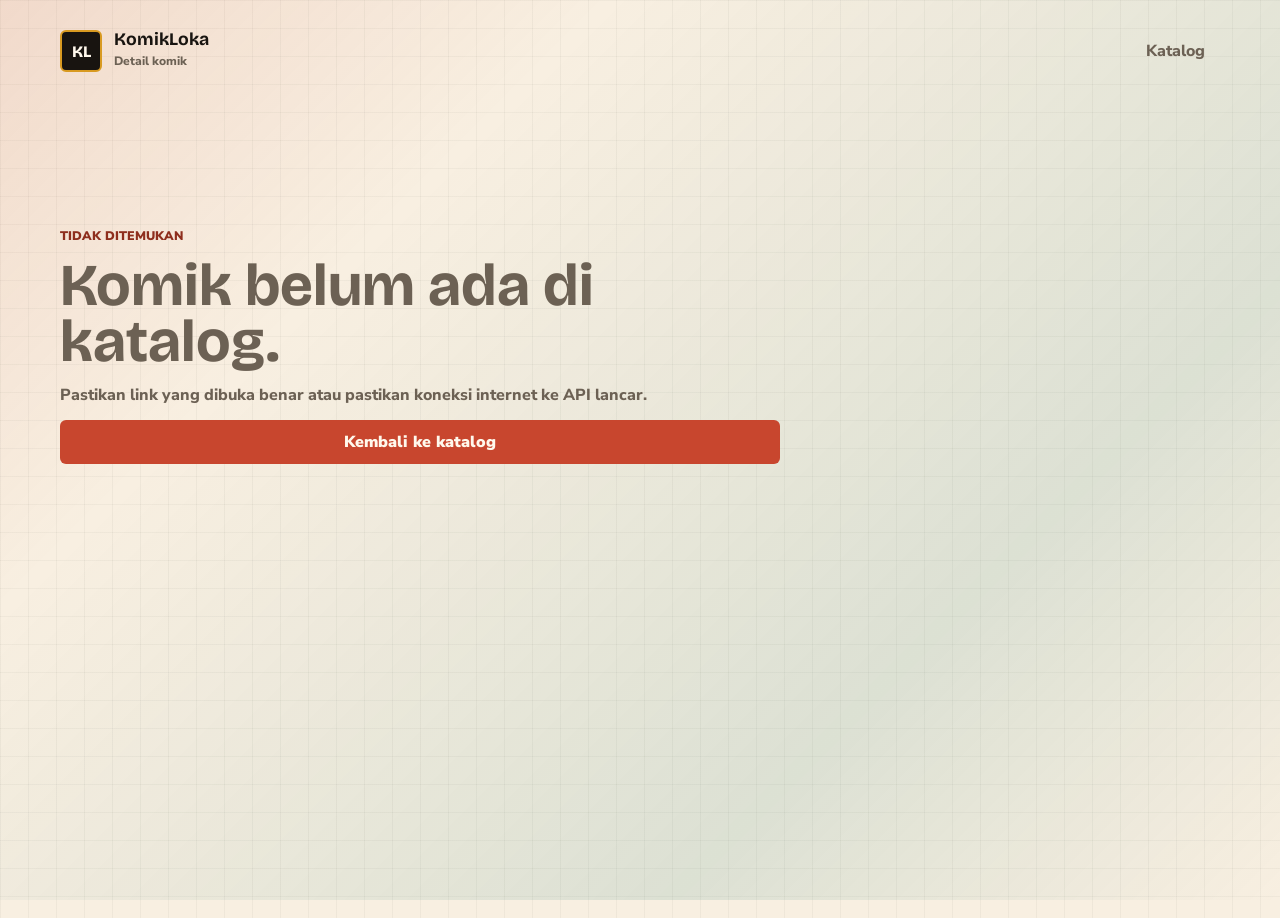
==== commit 3bbb79be: "Add files via upload" ====
--- a/detail.html
+++ b/detail.html
@@ -99,7 +99,7 @@
                 <div class="comment-input-wrapper">
                     <div id="loginPrompt" class="login-prompt">
                         <p>Login untuk ikut berdiskusi</p>
-                        <a href="login" class="primary-action">Login</a>
+                        <a href="login.html" class="primary-action">Login</a>
                     </div>
                     <form id="commentForm" class="comment-form" hidden>
                         <textarea 
